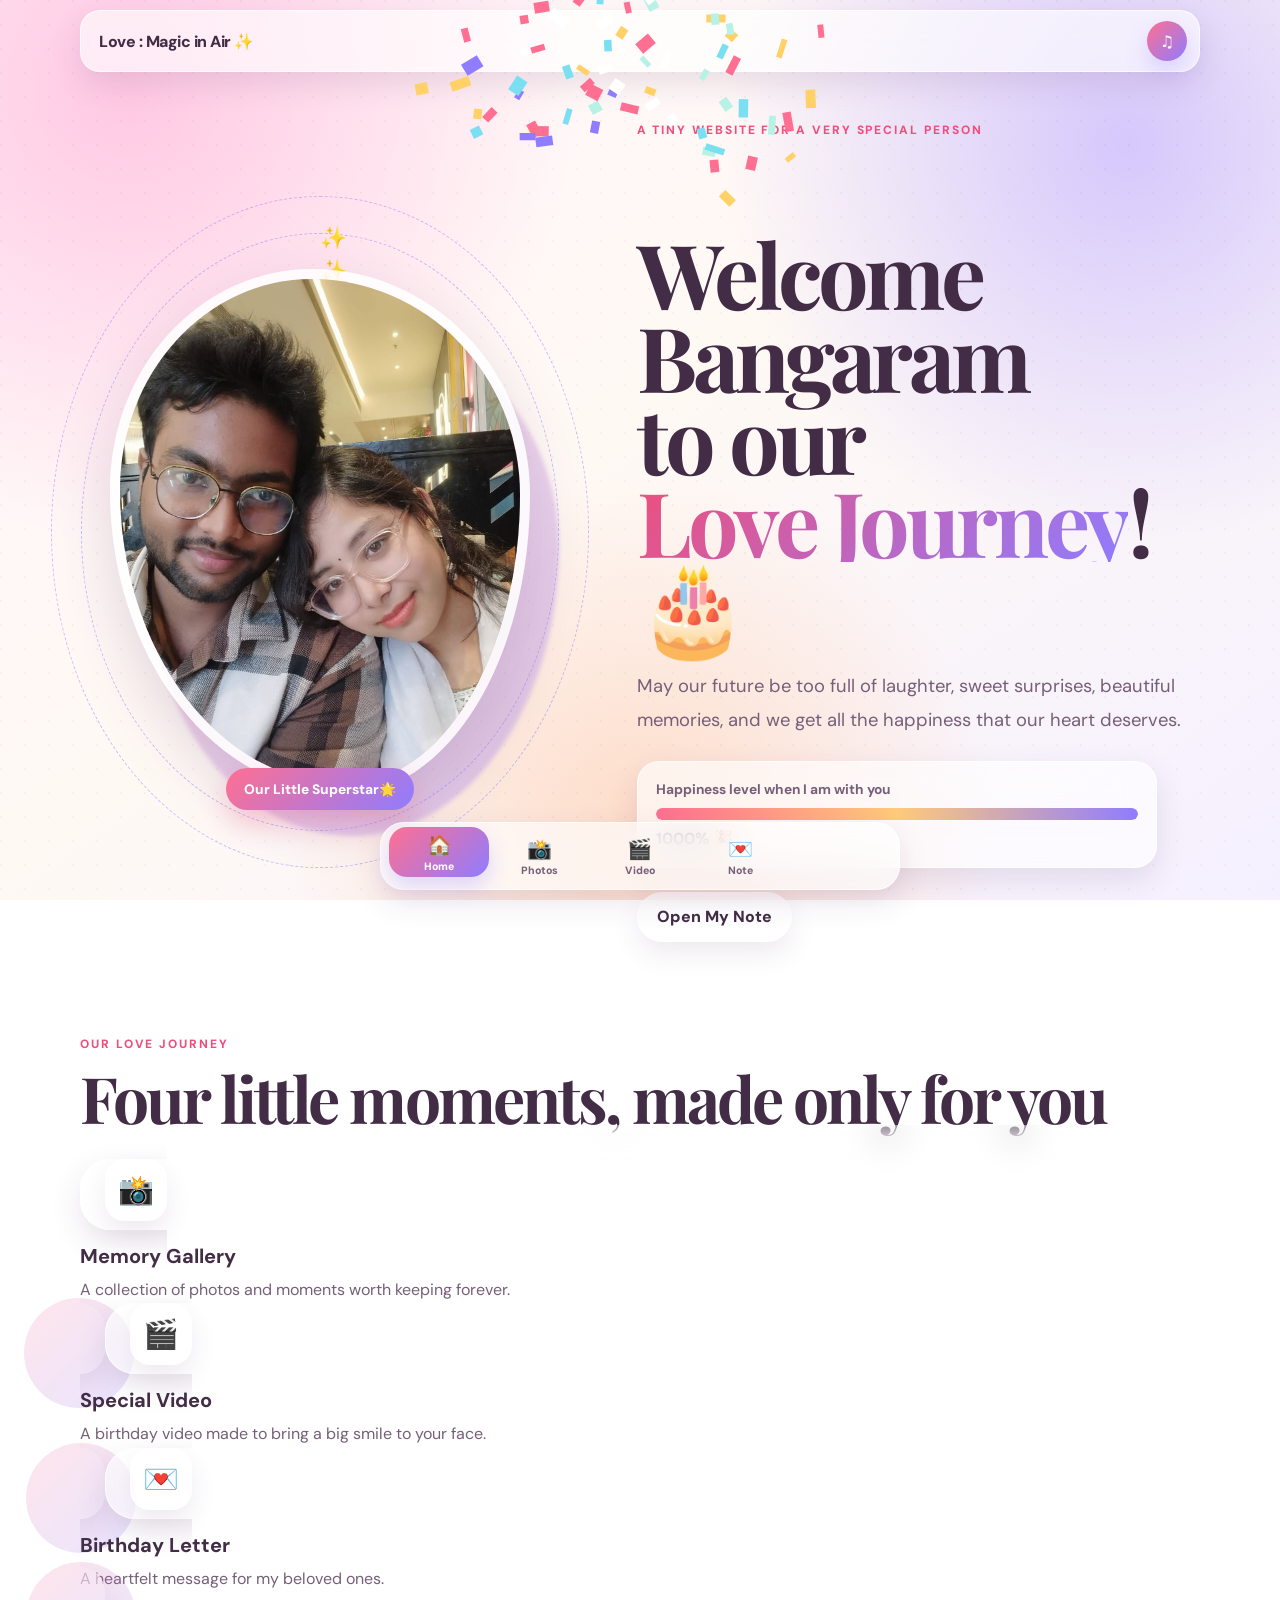
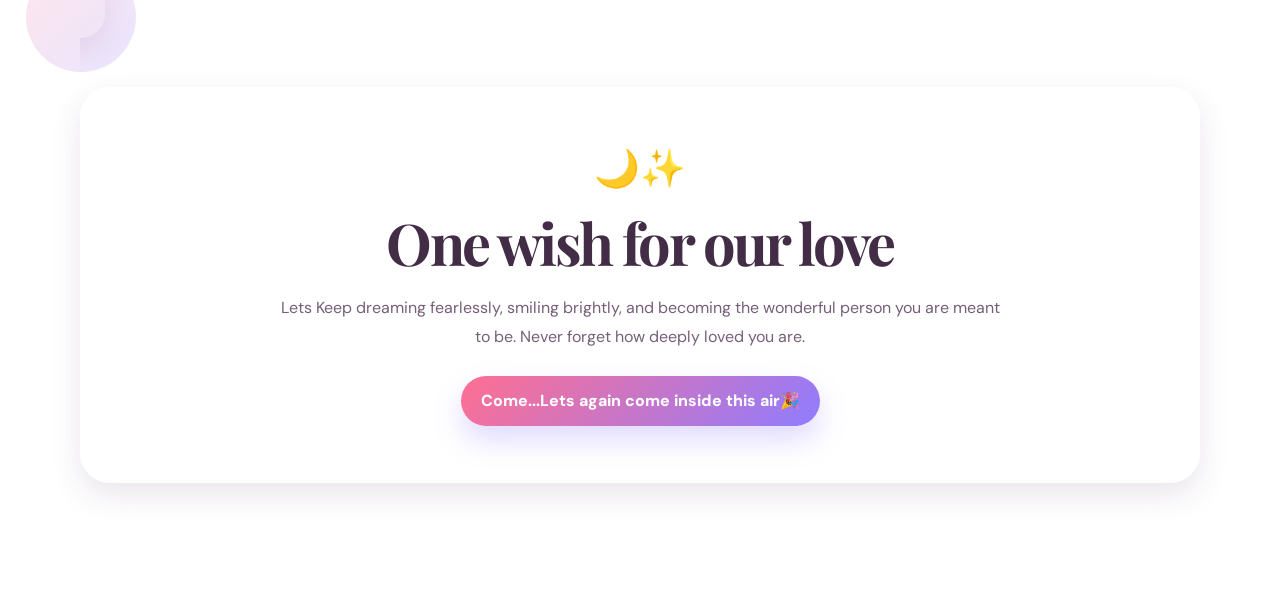
==== index.html @ a15520af "Add files via upload" ====
<!DOCTYPE html>
<html lang="en">
<head>
  <meta charset="UTF-8" />
  <meta name="viewport" content="width=device-width, initial-scale=1.0, viewport-fit=cover" />
  <meta name="theme-color" content="#ff7eb3" />
  <meta name="description" content="A special birthday surprise website" />
  <title>Happy Memories, Love Story✨</title>
  <link rel="stylesheet" href="styles.css" />
</head>
<body data-page="home">
  <canvas id="confettiCanvas" aria-hidden="true"></canvas>

  <div class="floating-shapes" aria-hidden="true">
    <span>💖</span><span>✨</span><span>🎀</span><span>🌸</span><span>🎂</span><span>🦋</span>
  </div>

  <header class="topbar glass">
    <a class="brand" href="index.html">Love : Magic in Air ✨</a>
    <button class="music-toggle" id="musicToggle" type="button" aria-label="Play or pause background music">
      <span id="musicIcon">♫</span>
    </button>
  </header>

  <main>
    <section class="hero page-shell">
      <div class="hero-photo-wrap reveal">
        <div class="orbit orbit-one"></div>
        <div class="orbit orbit-two"></div>
        <img class="hero-photo" src="assets/images/hero.jpg" alt="My boy" />
        <span class="photo-badge">Our Little Superstar🌟</span>
      </div>

      <div class="hero-copy reveal delay-1">
        <p class="eyebrow">A tiny website for a very special person</p>
        <h1><br>Welcome Bangaram<br/>to our<span id="birthdayName"></span>!<br>🎂</h1>
        <p class="hero-message">
          May our future be too full of laughter, sweet surprises, beautiful memories,
          and we get all the happiness that our heart deserves.
        </p>

        <div class="countdown-card glass">
          <span class="countdown-label">Happiness level when I am with you</span>
          <div class="happiness-meter"><span></span></div>
          <strong>1000% 🎉</strong>
        </div>

        <div class="hero-actions">
          <a class="btn btn-soft" href="note.html">Open My Note</a>
        </div>
      </div>
    </section>

    <section class="page-shell feature-section reveal">
      <div class="section-heading">
        <p class="eyebrow">Our lOVE JOURNEY</p>
        <h2>Four little moments, made only for you</h2>
      </div>
        <a class="feature-card glass" href="gallery.html">
          <span class="feature-icon">📸</span>
          <h3>Memory Gallery</h3>
          <p>A collection of photos and moments worth keeping forever.</p>
        </a>
        <a class="feature-card glass" href="video.html">
          <span class="feature-icon">🎬</span>
          <h3>Special Video</h3>
          <p>A birthday video made to bring a big smile to your face.</p>
        </a>
        <a class="feature-card glass" href="note.html">
          <span class="feature-icon">💌</span>
          <h3>Birthday Letter</h3>
          <p>A heartfelt message for my beloved ones.</p>
        </a>
      </div>
    </section>

    <section class="page-shell wish-card glass reveal">
      <span class="wish-emoji">🌙✨</span>
      <h2>One wish for our love</h2>
      <p>
        Lets Keep dreaming fearlessly, smiling brightly, and becoming the wonderful
        person you are meant to be. Never forget how deeply loved you are.
      </p>
      <button class="btn btn-primary" id="celebrateBtn" type="button">Come...Lets again come inside this air🎉</button>
    </section>
  </main>

  <nav class="mobile-nav glass" aria-label="Main navigation">
    <a class="active" href="index.html"><span>🏠</span><small>Home</small></a>
    <a href="gallery.html"><span>📸</span><small>Photos</small></a>
    <a href="video.html"><span>🎬</span><small>Video</small></a>
    <a href="note.html"><span>💌</span><small>Note</small></a>
  </nav>

  <audio id="backgroundMusic" loop preload="none">
    <source src="assets/audio/birthday-song.mp3" type="audio/mpeg" />
  </audio>
  <script src="script.js"></script>
</body>
</html>
---- styles.css ----
@import url('https://fonts.googleapis.com/css2?family=DM+Sans:wght@400;500;600;700;800&family=Playfair+Display:wght@700;800&display=swap');

:root {
  --pink: #ff6f91;
  --pink-dark: #ee4f7c;
  --rose: #ff9a9e;
  --purple: #8f7cff;
  --lavender: #c6b5ff;
  --peach: #ffd3b6;
  --cream: #fff9f4;
  --ink: #422c46;
  --muted: #765f79;
  --white: #ffffff;
  --glass: rgba(255, 255, 255, 0.62);
  --glass-border: rgba(255, 255, 255, 0.72);
  --shadow: 0 24px 60px rgba(95, 54, 110, 0.18);
  --soft-shadow: 0 12px 30px rgba(95, 54, 110, 0.13);
  --radius-xl: 30px;
  --radius-lg: 22px;
  --radius-md: 16px;
  --safe-bottom: env(safe-area-inset-bottom, 0px);
}

* {
  box-sizing: border-box;
}

html {
  scroll-behavior: smooth;
}

body {
  margin: 0;
  min-height: 100vh;
  overflow-x: hidden;
  padding-bottom: calc(92px + var(--safe-bottom));
  color: var(--ink);
  font-family: "DM Sans", system-ui, -apple-system, BlinkMacSystemFont, "Segoe UI", sans-serif;
  background:
    radial-gradient(circle at 10% 10%, rgba(255, 186, 220, 0.76), transparent 32%),
    radial-gradient(circle at 88% 16%, rgba(198, 181, 255, 0.72), transparent 30%),
    radial-gradient(circle at 50% 92%, rgba(255, 211, 182, 0.72), transparent 34%),
    linear-gradient(145deg, #fff6fb 0%, #fff9f4 48%, #f5f0ff 100%);
  background-attachment: fixed;
}

body::before {
  content: "";
  position: fixed;
  inset: 0;
  pointer-events: none;
  opacity: 0.27;
  background-image:
    radial-gradient(circle at 1px 1px, rgba(87, 57, 95, 0.18) 1px, transparent 0);
  background-size: 24px 24px;
  z-index: -2;
}

body[data-page="quiz"] {
  background:
    radial-gradient(circle at 10% 10%, rgba(196, 186, 255, 0.82), transparent 34%),
    radial-gradient(circle at 90% 20%, rgba(255, 188, 213, 0.7), transparent 30%),
    linear-gradient(150deg, #f7f2ff, #fff7fb);
}

body[data-page="gallery"] {
  background:
    radial-gradient(circle at 12% 14%, rgba(255, 208, 174, 0.78), transparent 33%),
    radial-gradient(circle at 84% 22%, rgba(255, 184, 210, 0.72), transparent 30%),
    linear-gradient(150deg, #fff9f4, #fff4fa);
}

body[data-page="video"] {
  background:
    radial-gradient(circle at 10% 12%, rgba(255, 151, 177, 0.76), transparent 30%),
    radial-gradient(circle at 90% 18%, rgba(150, 125, 255, 0.68), transparent 32%),
    linear-gradient(150deg, #fff2f7, #f6f0ff);
}

body[data-page="note"] {
  background:
    radial-gradient(circle at 12% 10%, rgba(208, 191, 255, 0.8), transparent 32%),
    radial-gradient(circle at 88% 22%, rgba(255, 184, 210, 0.66), transparent 30%),
    linear-gradient(150deg, #faf5ff, #fff7f5);
}

img,
video {
  display: block;
  max-width: 100%;
}

button,
a {
  -webkit-tap-highlight-color: transparent;
}

button,
input,
textarea,
select {
  font: inherit;
}

a {
  color: inherit;
  text-decoration: none;
}

#confettiCanvas {
  position: fixed;
  inset: 0;
  width: 100%;
  height: 100%;
  pointer-events: none;
  z-index: 999;
}

.glass {
  background: var(--glass);
  border: 1px solid var(--glass-border);
  box-shadow: var(--soft-shadow);
  backdrop-filter: blur(18px);
  -webkit-backdrop-filter: blur(18px);
}

.page-shell {
  width: min(1120px, calc(100% - 28px));
  margin-inline: auto;
}

.topbar {
  position: sticky;
  top: 10px;
  z-index: 100;
  width: min(1120px, calc(100% - 24px));
  min-height: 58px;
  margin: 10px auto 0;
  padding: 10px 12px 10px 18px;
  display: flex;
  align-items: center;
  justify-content: space-between;
  border-radius: 20px;
}

.brand {
  font-weight: 800;
  letter-spacing: -0.03em;
}

.music-toggle,
.mini-back {
  display: inline-grid;
  place-items: center;
  min-width: 40px;
  height: 40px;
  border: 0;
  border-radius: 50%;
  color: var(--white);
  background: linear-gradient(135deg, var(--pink), var(--purple));
  box-shadow: 0 10px 22px rgba(143, 124, 255, 0.28);
  cursor: pointer;
}

.mini-back {
  width: auto;
  padding-inline: 14px;
  border-radius: 999px;
  font-size: 0.84rem;
  font-weight: 700;
}

.music-toggle.playing {
  animation: pulseGlow 1.6s infinite;
}

.hero {
  min-height: calc(100svh - 76px);
  padding: 50px 0 34px;
  display: grid;
  grid-template-columns: 0.92fr 1.08fr;
  align-items: center;
  gap: clamp(36px, 6vw, 88px);
}

.hero-photo-wrap {
  position: relative;
  isolation: isolate;
  width: min(420px, 88vw);
  margin-inline: auto;
}

.hero-photo-wrap::before {
  content: "";
  position: absolute;
  inset: 8% -7% -8% 8%;
  border-radius: 44% 56% 50% 50% / 46% 45% 55% 54%;
  background: linear-gradient(135deg, rgba(255, 111, 145, 0.28), rgba(143, 124, 255, 0.32));
  filter: blur(2px);
  z-index: -1;
  animation: morphBlob 8s ease-in-out infinite alternate;
}

.hero-photo {
  width: 100%;
  aspect-ratio: 4 / 5;
  object-fit: cover;
  border: 10px solid rgba(255, 255, 255, 0.84);
  border-radius: 48% 52% 44% 56% / 42% 43% 57% 58%;
  box-shadow: var(--shadow);
  animation: floatPhoto 5s ease-in-out infinite;
}

.photo-badge {
  position: absolute;
  left: 50%;
  bottom: -16px;
  transform: translateX(-50%);
  white-space: nowrap;
  padding: 12px 18px;
  border-radius: 999px;
  color: var(--white);
  font-size: 0.86rem;
  font-weight: 800;
  background: linear-gradient(135deg, var(--pink), var(--purple));
  box-shadow: 0 12px 30px rgba(238, 79, 124, 0.3);
}

.orbit {
  position: absolute;
  border: 1px dashed rgba(143, 124, 255, 0.48);
  border-radius: 50%;
  z-index: -1;
}

.orbit::after {
  content: "✨";
  position: absolute;
  top: 4%;
  left: 50%;
  font-size: 1.35rem;
}

.orbit-one {
  inset: -7%;
  animation: spin 18s linear infinite;
}

.orbit-two {
  inset: -14%;
  animation: spinReverse 24s linear infinite;
}

.eyebrow {
  margin: 0 0 12px;
  color: var(--pink-dark);
  font-size: 0.75rem;
  font-weight: 800;
  letter-spacing: 0.16em;
  text-transform: uppercase;
}

.hero-copy h1,
.page-title,
.section-heading h2,
.wish-card h2,
.gallery-cta h2,
.letter-paper h2 {
  font-family: "Playfair Display", Georgia, serif;
  letter-spacing: -0.045em;
}

.hero-copy h1 {
  margin: 0;
  font-size: clamp(3rem, 7vw, 6.5rem);
  line-height: 0.92;
}

.hero-copy h1 span {
  display: inline-block;
  color: transparent;
  background: linear-gradient(135deg, var(--pink-dark), var(--purple));
  -webkit-background-clip: text;
  background-clip: text;
  animation: textShimmer 4s ease-in-out infinite;
}

.hero-message {
  max-width: 620px;
  margin: 24px 0;
  color: var(--muted);
  font-size: clamp(1rem, 2vw, 1.15rem);
  line-height: 1.85;
}

.countdown-card {
  max-width: 520px;
  padding: 18px;
  border-radius: var(--radius-lg);
}

.countdown-label {
  display: block;
  margin-bottom: 10px;
  color: var(--muted);
  font-size: 0.86rem;
  font-weight: 700;
}

.happiness-meter {
  height: 12px;
  margin-bottom: 8px;
  overflow: hidden;
  border-radius: 999px;
  background: rgba(109, 81, 115, 0.12);
}

.happiness-meter span {
  display: block;
  width: 100%;
  height: 100%;
  border-radius: inherit;
  background: linear-gradient(90deg, var(--pink), #ffca7a, var(--purple));
  transform-origin: left;
  animation: loadMeter 2.4s cubic-bezier(.22,1,.36,1) both;
}

.hero-actions {
  display: flex;
  flex-wrap: wrap;
  gap: 12px;
  margin-top: 24px;
}

.compact-actions {
  justify-content: center;
}

.btn {
  min-height: 50px;
  padding: 13px 20px;
  display: inline-flex;
  align-items: center;
  justify-content: center;
  border: 0;
  border-radius: 999px;
  font-weight: 800;
  cursor: pointer;
  transition: transform 0.25s ease, box-shadow 0.25s ease, background 0.25s ease;
}

.btn:active {
  transform: scale(0.97);
}

.btn-primary {
  color: var(--white);
  background: linear-gradient(135deg, var(--pink), var(--purple));
  box-shadow: 0 14px 28px rgba(143, 124, 255, 0.28);
}

.btn-primary:hover {
  transform: translateY(-3px);
  box-shadow: 0 18px 34px rgba(143, 124, 255, 0.35);
}

.btn-soft {
  color: var(--ink);
  background: rgba(255, 255, 255, 0.78);
  box-shadow: 0 12px 26px rgba(95, 54, 110, 0.1);
}

.feature-section {
  padding: 60px 0 30px;
}

.section-heading {
  margin-bottom: 28px;
}

.section-heading.centered {
  max-width: 780px;
  margin-inline: auto;
  text-align: center;
}

.section-heading h2,
.page-title {
  margin: 0;
  font-size: clamp(2rem, 5vw, 4rem);
  line-height: 1.05;
}

.section-heading p:last-child {
  color: var(--muted);
  line-height: 1.75;
}

.feature-grid {
  display: grid;
  grid-template-columns: repeat(4, 1fr);
  gap: 16px;
}

.feature-card {
  position: relative;
  overflow: hidden;
  min-height: 230px;
  padding: 24px;
  border-radius: var(--radius-xl);
  transition: transform 0.28s ease, box-shadow 0.28s ease;
}

.feature-card::after {
  content: "";
  position: absolute;
  width: 110px;
  height: 110px;
  right: -30px;
  bottom: -35px;
  border-radius: 50%;
  background: linear-gradient(135deg, rgba(255,111,145,0.18), rgba(143,124,255,0.2));
}

.feature-card:hover {
  transform: translateY(-8px) rotate(-0.6deg);
  box-shadow: var(--shadow);
}

.feature-icon {
  display: inline-grid;
  place-items: center;
  width: 62px;
  height: 62px;
  border-radius: 20px;
  font-size: 1.8rem;
  background: rgba(255, 255, 255, 0.7);
  box-shadow: 0 12px 24px rgba(95, 54, 110, 0.1);
}

.feature-card h3 {
  margin: 22px 0 8px;
  font-size: 1.25rem;
}

.feature-card p {
  margin: 0;
  color: var(--muted);
  line-height: 1.65;
}

.wish-card,
.gallery-cta {
  margin-top: 44px;
  margin-bottom: 36px;
  padding: clamp(28px, 5vw, 56px);
  border-radius: var(--radius-xl);
  text-align: center;
}

.wish-emoji,
.gallery-cta > span {
  display: block;
  margin-bottom: 12px;
  font-size: 2.3rem;
}

.wish-card h2,
.gallery-cta h2 {
  margin: 0 0 14px;
  font-size: clamp(2rem, 5vw, 3.6rem);
}

.wish-card p,
.gallery-cta p {
  max-width: 720px;
  margin: 0 auto 24px;
  color: var(--muted);
  line-height: 1.8;
}

.inner-page {
  padding: 64px 0 30px;
}

.quiz-card {
  max-width: 760px;
  margin: 34px auto 26px;
  padding: clamp(22px, 5vw, 44px);
  border-radius: var(--radius-xl);
  text-align: center;
}

.quiz-topline {
  display: flex;
  justify-content: space-between;
  gap: 12px;
  color: var(--muted);
  font-size: 0.85rem;
  font-weight: 800;
}

.quiz-progress {
  height: 9px;
  margin: 14px 0 30px;
  overflow: hidden;
  border-radius: 999px;
  background: rgba(109, 81, 115, 0.12);
}

.quiz-progress span {
  display: block;
  width: 0;
  height: 100%;
  border-radius: inherit;
  background: linear-gradient(90deg, var(--purple), var(--pink));
  transition: width 0.4s ease;
}

.question-emoji {
  display: block;
  font-size: 3.2rem;
  animation: gentleBounce 1.8s ease-in-out infinite;
}

#questionText {
  margin: 16px auto 26px;
  font-size: clamp(1.35rem, 4vw, 2.1rem);
  line-height: 1.35;
}

.answer-grid {
  display: grid;
  gap: 12px;
}

.answer-btn {
  min-height: 56px;
  padding: 14px 18px;
  border: 1px solid rgba(143, 124, 255, 0.18);
  border-radius: 18px;
  color: var(--ink);
  font-weight: 700;
  background: rgba(255, 255, 255, 0.76);
  cursor: pointer;
  transition: 0.25s ease;
}

.answer-btn:hover {
  transform: translateY(-2px);
  border-color: rgba(143, 124, 255, 0.45);
  box-shadow: 0 10px 24px rgba(95, 54, 110, 0.1);
}

.answer-btn.correct {
  color: #17673f;
  border-color: rgba(46, 169, 105, 0.5);
  background: rgba(213, 255, 231, 0.86);
}

.answer-btn.wrong {
  color: #9f2845;
  border-color: rgba(238, 79, 124, 0.45);
  background: rgba(255, 225, 233, 0.88);
}

.answer-btn:disabled {
  cursor: default;
}

.quiz-feedback {
  min-height: 28px;
  margin: 18px 0 12px;
  font-weight: 700;
}

.quiz-result {
  padding: 12px 0 0;
}

.result-crown {
  font-size: 4rem;
  animation: crownPop 1.2s ease-in-out infinite alternate;
}

.result-score {
  margin: 22px auto;
  font-family: "Playfair Display", Georgia, serif;
  font-size: clamp(2.8rem, 8vw, 5.5rem);
  font-weight: 800;
  color: transparent;
  background: linear-gradient(135deg, var(--pink-dark), var(--purple));
  -webkit-background-clip: text;
  background-clip: text;
}

.tip-card,
.memory-strip,
.cinema-note,
.final-message {
  max-width: 760px;
  margin: 22px auto;
  padding: 18px 20px;
  display: flex;
  align-items: center;
  gap: 14px;
  border-radius: var(--radius-lg);
}

.tip-card span,
.memory-strip span,
.cinema-icon,
.final-message span {
  flex: 0 0 auto;
  font-size: 1.8rem;
}

.tip-card p,
.memory-strip p,
.cinema-note p,
.final-message p {
  margin: 0;
  color: var(--muted);
  line-height: 1.65;
}

.gallery-grid {
  display: grid;
  grid-template-columns: repeat(3, 1fr);
  grid-auto-rows: 230px;
  gap: 16px;
  margin-top: 28px;
}

.photo-card {
  position: relative;
  overflow: hidden;
  margin: 0;
  border-radius: 26px;
  box-shadow: var(--soft-shadow);
  cursor: zoom-in;
  background: rgba(255, 255, 255, 0.7);
}

.photo-card.tall {
  grid-row: span 2;
}

.photo-card.wide {
  grid-column: span 2;
}

.photo-card img {
  width: 100%;
  height: 100%;
  object-fit: cover;
  transition: transform 0.55s cubic-bezier(.22,1,.36,1), filter 0.4s ease;
}

.photo-card figcaption {
  position: absolute;
  left: 12px;
  right: 12px;
  bottom: 12px;
  padding: 12px 14px;
  border-radius: 16px;
  color: var(--white);
  font-size: 0.9rem;
  font-weight: 800;
  background: rgba(52, 32, 58, 0.46);
  backdrop-filter: blur(12px);
  transform: translateY(8px);
  opacity: 0;
  transition: 0.35s ease;
}

.photo-card:hover img,
.photo-card:focus img {
  transform: scale(1.07);
  filter: saturate(1.08);
}

.photo-card:hover figcaption,
.photo-card:focus figcaption {
  transform: translateY(0);
  opacity: 1;
}

.lightbox {
  position: fixed;
  inset: 0;
  z-index: 1000;
  display: grid;
  place-items: center;
  padding: 24px;
  color: var(--white);
  background: rgba(25, 14, 29, 0.9);
  backdrop-filter: blur(16px);
  opacity: 0;
  visibility: hidden;
  transition: 0.28s ease;
}

.lightbox.open {
  opacity: 1;
  visibility: visible;
}

.lightbox img {
  max-width: min(900px, 94vw);
  max-height: 74vh;
  border: 6px solid rgba(255, 255, 255, 0.82);
  border-radius: 24px;
  box-shadow: var(--shadow);
}

.lightbox p {
  max-width: 680px;
  margin: 16px 0 0;
  text-align: center;
  line-height: 1.6;
}

.lightbox-close {
  position: absolute;
  top: max(18px, env(safe-area-inset-top));
  right: 18px;
  width: 46px;
  height: 46px;
  border: 0;
  border-radius: 50%;
  color: var(--white);
  font-size: 2rem;
  background: rgba(255, 255, 255, 0.14);
  cursor: pointer;
}

.video-stage {
  position: relative;
  max-width: 900px;
  margin: 34px auto;
  padding: clamp(12px, 2vw, 20px);
  overflow: hidden;
  border-radius: var(--radius-xl);
}

.video-stage video {
  position: relative;
  z-index: 2;
  width: 100%;
  max-height: 72vh;
  border-radius: 22px;
  object-fit: contain;
  background: #160f19;
  box-shadow: 0 22px 50px rgba(45, 26, 52, 0.24);
}

.video-glow {
  position: absolute;
  inset: 18%;
  border-radius: 50%;
  background: linear-gradient(135deg, rgba(255,111,145,.8), rgba(143,124,255,.75));
  filter: blur(70px);
  animation: glowPulse 3s ease-in-out infinite;
}

.video-caption {
  position: relative;
  z-index: 2;
  padding: 18px 8px 4px;
  display: flex;
  align-items: center;
  justify-content: center;
  gap: 10px;
  color: var(--muted);
  text-align: center;
}

.video-caption p {
  margin: 0;
}

.cinema-note {
  max-width: 900px;
  padding: 24px;
}

.cinema-note h2 {
  margin: 0 0 6px;
}

.envelope-scene {
  min-height: 360px;
  display: grid;
  place-items: center;
  align-content: center;
}

.envelope {
  position: relative;
  width: min(330px, 84vw);
  aspect-ratio: 1.55;
  border: 0;
  background: transparent;
  cursor: pointer;
  filter: drop-shadow(0 24px 30px rgba(95, 54, 110, 0.2));
  transition: transform 0.3s ease;
}

.envelope:hover {
  transform: translateY(-8px) rotate(-1deg);
}

.envelope-back,
.envelope-front,
.envelope-flap {
  position: absolute;
  inset: 0;
  display: block;
}

.envelope-back {
  border-radius: 18px;
  background: linear-gradient(145deg, #ffc0d2, #ffa9c5);
}

.envelope-front {
  clip-path: polygon(0 34%, 50% 74%, 100% 34%, 100% 100%, 0 100%);
  border-radius: 18px;
  background: linear-gradient(145deg, #ff9fbe, #ff82ab);
  z-index: 3;
}

.envelope-flap {
  transform-origin: top;
  clip-path: polygon(0 0, 100% 0, 50% 66%);
  border-radius: 18px;
  background: linear-gradient(145deg, #ffd0de, #ffafca);
  z-index: 4;
  transition: transform 0.8s cubic-bezier(.22,1,.36,1), z-index 0s 0.25s;
}

.letter-preview {
  position: absolute;
  left: 10%;
  right: 10%;
  bottom: 12%;
  height: 76%;
  display: grid;
  place-items: center;
  border-radius: 16px 16px 8px 8px;
  color: var(--pink-dark);
  font-family: "Playfair Display", Georgia, serif;
  font-size: 1.35rem;
  font-weight: 800;
  background: #fffaf4;
  z-index: 2;
  transition: transform 0.8s cubic-bezier(.22,1,.36,1);
}

.heart-seal {
  position: absolute;
  left: 50%;
  top: 48%;
  z-index: 5;
  width: 54px;
  height: 54px;
  display: grid;
  place-items: center;
  border-radius: 50%;
  color: var(--white);
  font-size: 1.45rem;
  background: linear-gradient(135deg, var(--pink-dark), var(--purple));
  transform: translate(-50%, -50%);
  box-shadow: 0 10px 22px rgba(238,79,124,.32);
  transition: 0.4s ease;
}

.envelope.open .envelope-flap {
  transform: rotateX(180deg);
  z-index: 1;
}

.envelope.open .letter-preview {
  transform: translateY(-62%);
}

.envelope.open .heart-seal {
  transform: translate(-50%, -50%) scale(0);
}

.tap-hint {
  margin-top: 26px;
  color: var(--muted);
  font-weight: 700;
  animation: gentleBounce 1.7s ease-in-out infinite;
}

.letter-paper {
  position: relative;
  max-width: 820px;
  margin: 0 auto 34px;
  padding: clamp(28px, 6vw, 64px);
  overflow: hidden;
  border: 1px solid rgba(255,255,255,.8);
  border-radius: 34px;
  background:
    linear-gradient(rgba(255,255,255,.9), rgba(255,250,244,.92)),
    repeating-linear-gradient(0deg, transparent 0 31px, rgba(143,124,255,.08) 31px 32px);
  box-shadow: var(--shadow);
  animation: letterReveal 0.9s cubic-bezier(.22,1,.36,1) both;
}

.letter-paper::before {
  content: "";
  position: absolute;
  left: 34px;
  top: 0;
  bottom: 0;
  width: 1px;
  background: rgba(255, 111, 145, 0.18);
}

.letter-paper h2 {
  margin: 8px 0 24px;
  font-size: clamp(2rem, 5vw, 3.4rem);
}

.letter-paper p {
  color: #624f66;
  font-size: 1.02rem;
  line-height: 2;
}

.letter-date {
  color: var(--pink-dark) !important;
  font-weight: 800;
  letter-spacing: 0.08em;
  text-transform: uppercase;
}

.letter-highlight {
  margin: 26px 0;
  padding: 20px;
  border-left: 4px solid var(--pink);
  border-radius: 0 18px 18px 0;
  color: var(--ink) !important;
  font-weight: 700;
  background: linear-gradient(90deg, rgba(255,111,145,.11), rgba(143,124,255,.08));
}

.letter-signature {
  margin: 34px 0 28px;
  display: grid;
  gap: 6px;
  justify-content: end;
  text-align: right;
}

.letter-signature strong {
  font-family: "Playfair Display", Georgia, serif;
  font-size: 1.5rem;
}

.paper-flower {
  position: absolute;
  font-size: 2.2rem;
}

.top-left {
  top: 18px;
  left: 18px;
}

.top-right {
  top: 18px;
  right: 18px;
}

.final-message {
  max-width: 820px;
  flex-wrap: wrap;
  justify-content: center;
  text-align: center;
  padding: 26px;
}

.final-message .btn {
  width: 100%;
}

.mobile-nav {
  position: fixed;
  left: 50%;
  bottom: max(10px, var(--safe-bottom));
  z-index: 200;
  width: min(520px, calc(100% - 20px));
  min-height: 68px;
  padding: 8px;
  display: grid;
  grid-template-columns: repeat(5, 1fr);
  border-radius: 24px;
  transform: translateX(-50%);
}

.mobile-nav a {
  position: relative;
  min-width: 0;
  display: grid;
  place-items: center;
  align-content: center;
  gap: 2px;
  border-radius: 18px;
  color: var(--muted);
  transition: 0.25s ease;
}

.mobile-nav a span {
  font-size: 1.25rem;
}

.mobile-nav a small {
  font-size: 0.66rem;
  font-weight: 800;
}

.mobile-nav a.active {
  color: var(--white);
  background: linear-gradient(135deg, var(--pink), var(--purple));
  box-shadow: 0 10px 20px rgba(143, 124, 255, 0.28);
  transform: translateY(-4px);
}

.floating-shapes {
  position: fixed;
  inset: 0;
  z-index: -1;
  pointer-events: none;
  overflow: hidden;
}

.floating-shapes span {
  position: absolute;
  bottom: -80px;
  opacity: 0.45;
  animation: rise 16s linear infinite;
}

.floating-shapes span:nth-child(1) { left: 8%; animation-delay: 0s; font-size: 1.6rem; }
.floating-shapes span:nth-child(2) { left: 22%; animation-delay: 3s; font-size: 1.1rem; }
.floating-shapes span:nth-child(3) { left: 42%; animation-delay: 6s; font-size: 1.9rem; }
.floating-shapes span:nth-child(4) { left: 62%; animation-delay: 2s; font-size: 1.4rem; }
.floating-shapes span:nth-child(5) { left: 78%; animation-delay: 8s; font-size: 1.8rem; }
.floating-shapes span:nth-child(6) { left: 90%; animation-delay: 5s; font-size: 1.2rem; }

.reveal {
  opacity: 0;
  transform: translateY(24px);
  transition: opacity 0.8s ease, transform 0.8s cubic-bezier(.22,1,.36,1);
}

.reveal.visible {
  opacity: 1;
  transform: translateY(0);
}

.delay-1 {
  transition-delay: 0.16s;
}

.hidden {
  display: none !important;
}

@keyframes floatPhoto {
  0%, 100% { transform: translateY(0) rotate(-1deg); }
  50% { transform: translateY(-12px) rotate(1deg); }
}

@keyframes morphBlob {
  0% { border-radius: 44% 56% 50% 50% / 46% 45% 55% 54%; transform: rotate(0); }
  100% { border-radius: 58% 42% 56% 44% / 54% 58% 42% 46%; transform: rotate(8deg); }
}

@keyframes spin { to { transform: rotate(360deg); } }
@keyframes spinReverse { to { transform: rotate(-360deg); } }

@keyframes pulseGlow {
  0%, 100% { box-shadow: 0 10px 22px rgba(143,124,255,.28); }
  50% { box-shadow: 0 10px 34px rgba(238,79,124,.55); }
}

@keyframes loadMeter {
  from { transform: scaleX(0); }
  to { transform: scaleX(1); }
}

@keyframes gentleBounce {
  0%, 100% { transform: translateY(0); }
  50% { transform: translateY(-8px); }
}

@keyframes crownPop {
  from { transform: translateY(0) rotate(-4deg) scale(1); }
  to { transform: translateY(-8px) rotate(4deg) scale(1.08); }
}

@keyframes glowPulse {
  0%, 100% { transform: scale(.9); opacity: .55; }
  50% { transform: scale(1.15); opacity: .85; }
}

@keyframes textShimmer {
  0%, 100% { filter: hue-rotate(0deg); }
  50% { filter: hue-rotate(22deg); }
}

@keyframes rise {
  0% { transform: translateY(0) rotate(0deg); opacity: 0; }
  12% { opacity: .42; }
  88% { opacity: .35; }
  100% { transform: translateY(-120vh) rotate(320deg); opacity: 0; }
}

@keyframes letterReveal {
  from { opacity: 0; transform: translateY(50px) scale(.96); }
  to { opacity: 1; transform: translateY(0) scale(1); }
}

@media (max-width: 900px) {
  .hero {
    grid-template-columns: 1fr;
    min-height: auto;
    padding-top: 42px;
    text-align: center;
  }

  .hero-copy {
    max-width: 680px;
    margin-inline: auto;
  }

  .hero-message,
  .countdown-card {
    margin-inline: auto;
  }

  .hero-actions {
    justify-content: center;
  }

  .feature-grid {
    grid-template-columns: repeat(2, 1fr);
  }

  .gallery-grid {
    grid-template-columns: repeat(2, 1fr);
  }
}

@media (max-width: 600px) {
  body {
    padding-bottom: calc(88px + var(--safe-bottom));
  }

  .page-shell {
    width: min(100% - 20px, 1120px);
  }

  .topbar {
    top: 6px;
    width: calc(100% - 14px);
    margin-top: 6px;
    border-radius: 18px;
  }

  .brand {
    font-size: 0.92rem;
  }

  .hero {
    padding: 38px 0 24px;
    gap: 48px;
  }

  .hero-photo-wrap {
    width: min(300px, 82vw);
  }

  .hero-photo {
    border-width: 7px;
  }

  .hero-copy h1 {
    font-size: clamp(2.6rem, 13vw, 4.2rem);
    line-height: 0.98;
  }

  .hero-message {
    margin: 18px 0;
    font-size: 0.98rem;
    line-height: 1.75;
  }

  .hero-actions {
    display: grid;
  }

  .btn {
    width: 100%;
  }

  .feature-section {
    padding-top: 44px;
  }

  .feature-grid {
    grid-template-columns: 1fr;
  }

  .feature-card {
    min-height: 190px;
  }

  .inner-page {
    padding-top: 44px;
  }

  .page-title {
    font-size: clamp(2.2rem, 11vw, 3.2rem);
  }

  .quiz-card {
    padding: 20px 16px;
  }

  .gallery-grid {
    grid-template-columns: 1fr 1fr;
    grid-auto-rows: 170px;
    gap: 10px;
  }

  .photo-card {
    border-radius: 18px;
  }

  .photo-card.wide {
    grid-column: span 2;
  }

  .photo-card figcaption {
    opacity: 1;
    transform: none;
    left: 8px;
    right: 8px;
    bottom: 8px;
    padding: 9px 10px;
    font-size: 0.72rem;
  }

  .video-stage {
    margin-top: 24px;
    border-radius: 24px;
  }

  .cinema-note {
    align-items: flex-start;
  }

  .envelope-scene {
    min-height: 310px;
  }

  .letter-paper {
    padding: 34px 22px;
    border-radius: 26px;
  }

  .letter-paper::before {
    left: 15px;
  }

  .letter-paper p {
    font-size: 0.96rem;
    line-height: 1.9;
  }

  .mobile-nav {
    min-height: 64px;
    border-radius: 22px;
  }

  .mobile-nav a span {
    font-size: 1.12rem;
  }

  .mobile-nav a small {
    font-size: 0.61rem;
  }
}

@media (prefers-reduced-motion: reduce) {
  *,
  *::before,
  *::after {
    scroll-behavior: auto !important;
    animation-duration: 0.01ms !important;
    animation-iteration-count: 1 !important;
    transition-duration: 0.01ms !important;
  }
}
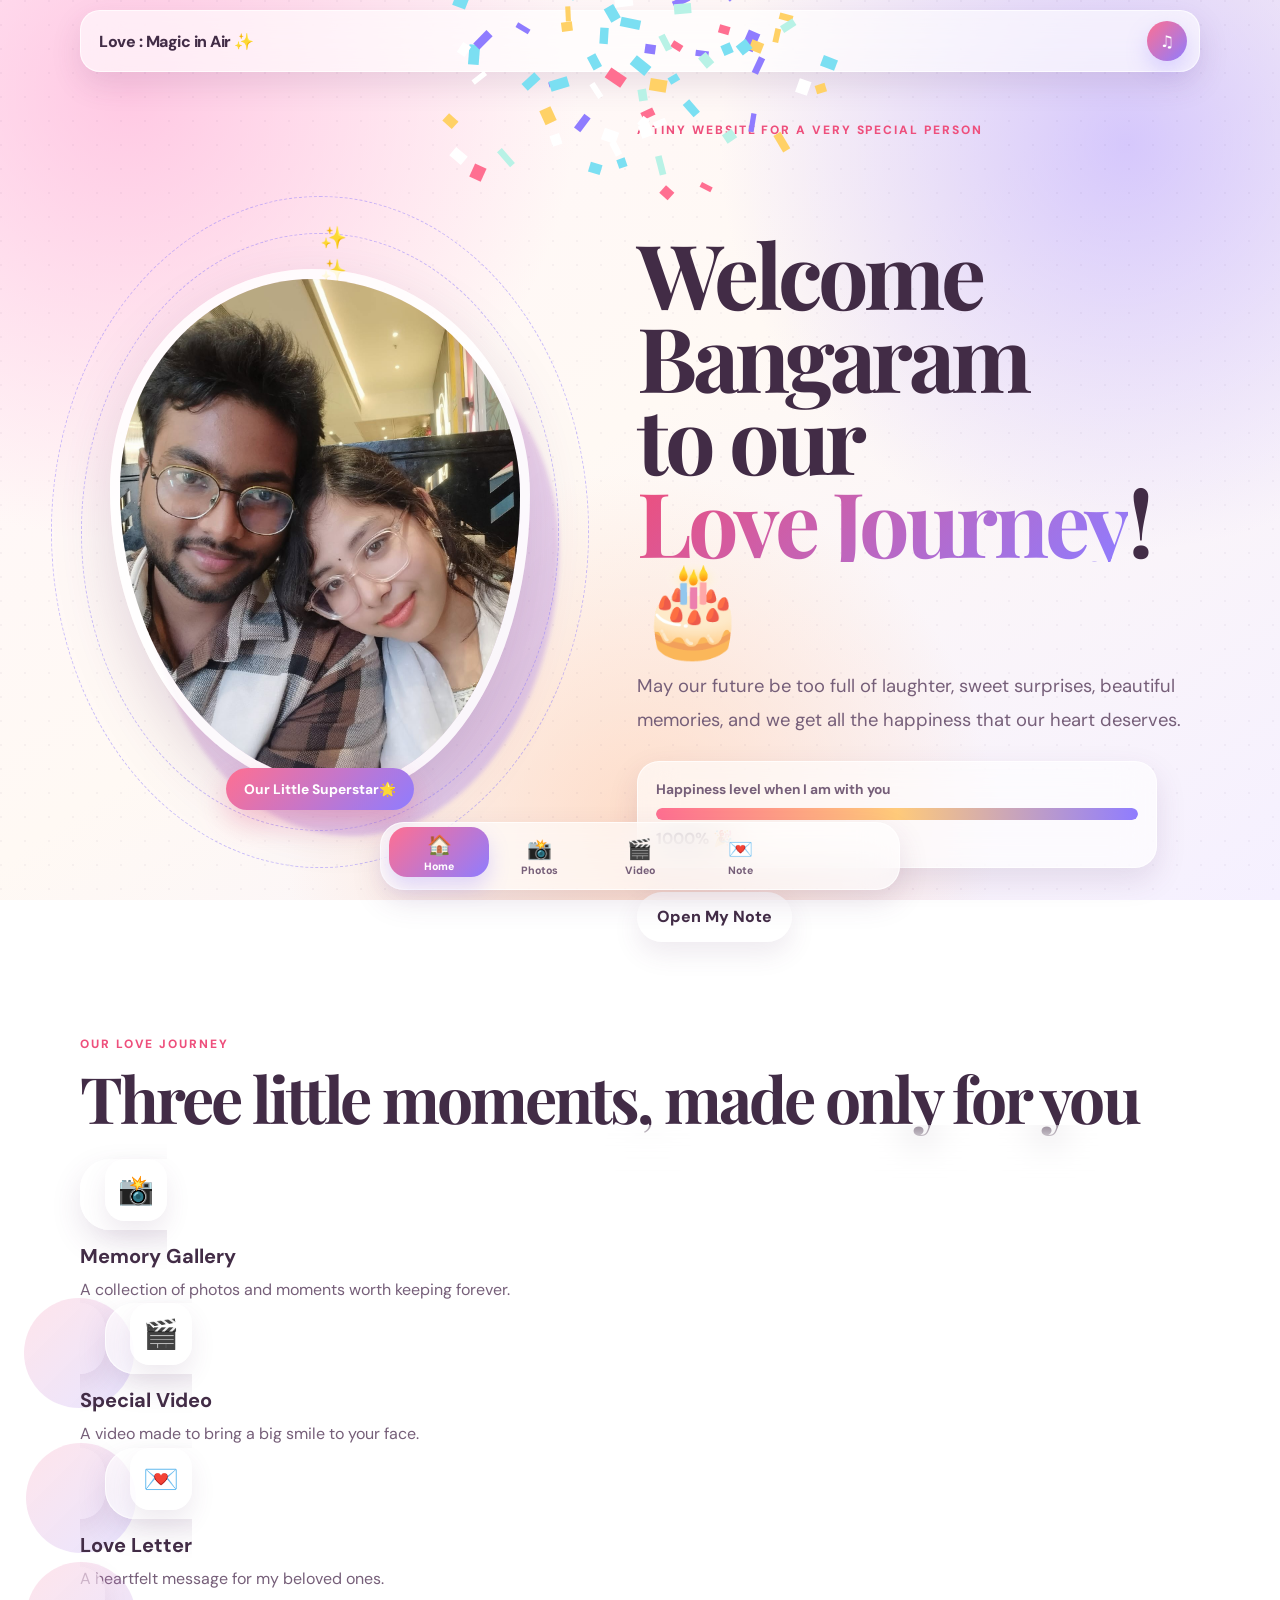
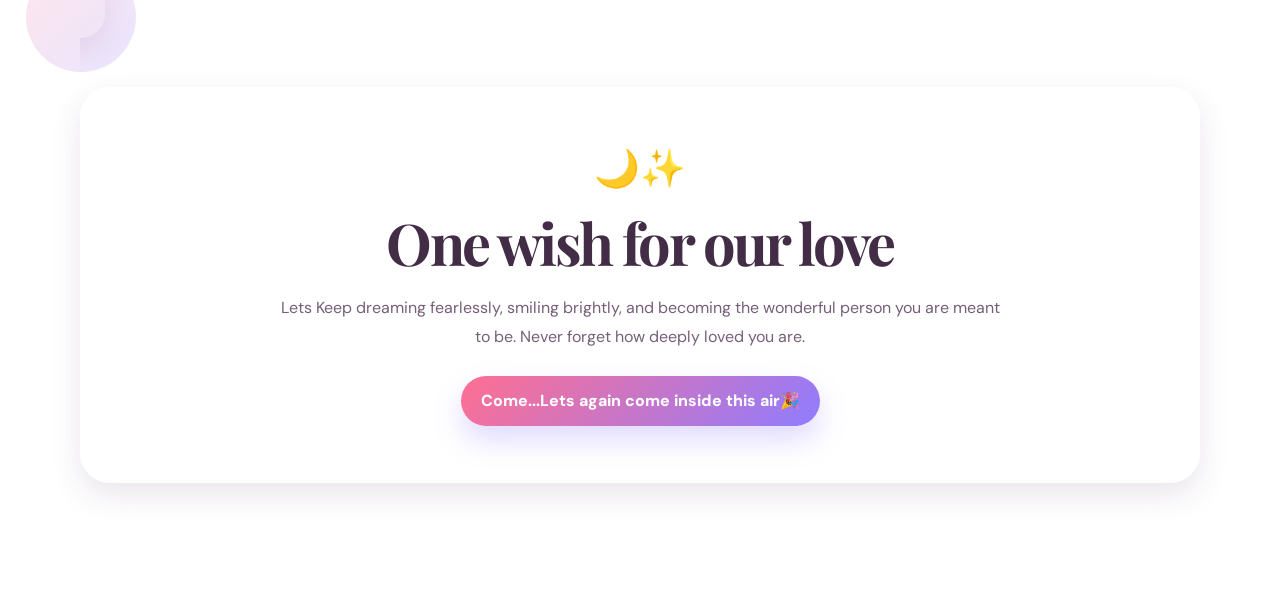
==== commit 9d67ac4e: "Update index.html" ====
--- a/index.html
+++ b/index.html
@@ -54,7 +54,7 @@
     <section class="page-shell feature-section reveal">
       <div class="section-heading">
         <p class="eyebrow">Our lOVE JOURNEY</p>
-        <h2>Four little moments, made only for you</h2>
+        <h2>Three little moments, made only for you</h2>
       </div>
         <a class="feature-card glass" href="gallery.html">
           <span class="feature-icon">📸</span>
@@ -64,11 +64,11 @@
         <a class="feature-card glass" href="video.html">
           <span class="feature-icon">🎬</span>
           <h3>Special Video</h3>
-          <p>A birthday video made to bring a big smile to your face.</p>
+          <p>A video made to bring a big smile to your face.</p>
         </a>
         <a class="feature-card glass" href="note.html">
           <span class="feature-icon">💌</span>
-          <h3>Birthday Letter</h3>
+          <h3>Love Letter</h3>
           <p>A heartfelt message for my beloved ones.</p>
         </a>
       </div>
